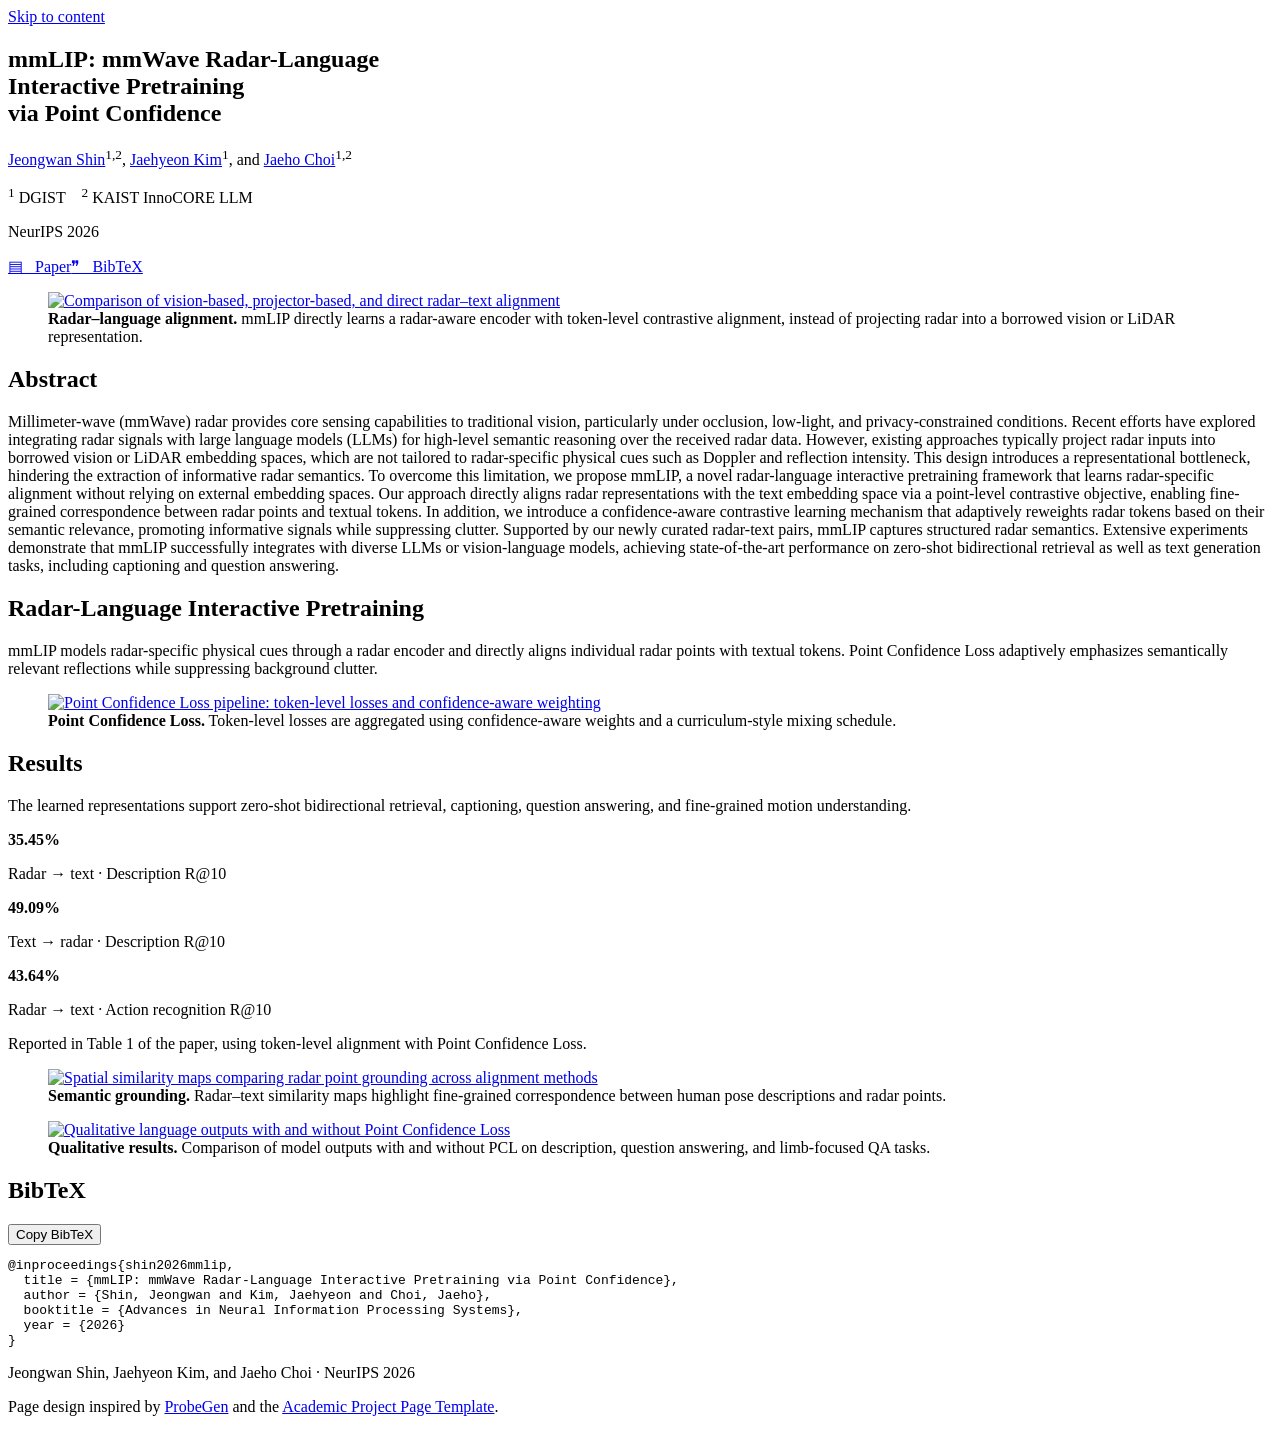
==== index.html @ 5683291e "Use mmlip-project.github.io for social preview Updated Open Graph image URL and added a new icon." ====
<!doctype html>
<html lang="en"><head><meta charset="utf-8"><meta name="viewport" content="width=device-width,initial-scale=1"><title>mmLIP | Radar-Language Interactive Pretraining</title><meta name="description" content="mmLIP: mmWave Radar-Language Interactive Pretraining via Point Confidence. NeurIPS 2026. Jeongwan Shin, Jaehyeon Kim, and Jaeho Choi."><meta property="og:title" content="mmLIP — Radar meets language"><meta property="og:description" content="Direct, point-level radar–language alignment via confidence-aware pretraining."><meta property="og:type" content="website"><meta property="og:image" content="https://mmlip-project.github.io/fig01.png"><link rel="icon" href="data:image/svg+xml,%3Csvg xmlns='http://www.w3.org/2000/svg' viewBox='0 0 64 64'%3E%3Crect width='64' height='64' rx='16' fill='%23205b50'/%3E%3Ctext x='32' y='44' text-anchor='middle' fill='white' font-size='40'%3Em%3C/text%3E%3C/svg%3E"><link rel="stylesheet" href="style.css"></head>
<body><a class="skip" href="#overview">Skip to content</a>
<main><section class="hero"><h1>mmLIP: mmWave Radar-Language<br class="wide"> Interactive Pretraining<br class="wide"> via Point Confidence</h1><p class="authors"><a href="https://github.com/Jeongwan-Shin">Jeongwan Shin</a><sup>1,2</sup>, <a href="https://openreview.net/profile?id=~Jaehyeon_Kim6">Jaehyeon Kim</a><sup>1</sup>, and <a href="https://openreview.net/profile?id=~Jae-Ho_Choi1">Jaeho Choi</a><sup>1,2</sup></p><p class="affiliations"><sup>1</sup> DGIST &nbsp;&nbsp; <sup>2</sup> KAIST InnoCORE LLM</p><p class="venue">NeurIPS 2026</p><div class="actions"><a class="button" href="https://openreview.net/forum?id=yh7GIsTnFh">▤ &nbsp; Paper</a><a class="button secondary" href="#citation">❞ &nbsp; BibTeX</a></div></section>
<section id="overview" class="figure-section"><figure><a href="fig01.png" target="_blank" rel="noopener" aria-label="Open alignment comparison at full resolution"><img src="fig01.png" alt="Comparison of vision-based, projector-based, and direct radar–text alignment"></a><figcaption><strong>Radar–language alignment.</strong>  mmLIP directly learns a radar-aware encoder with token-level contrastive alignment, instead of projecting radar into a borrowed vision or LiDAR representation.</figcaption></figure></section>
<section class="abstract section"><h2>Abstract</h2><p>Millimeter-wave (mmWave) radar provides core sensing capabilities to traditional vision, particularly under occlusion, low-light, and privacy-constrained conditions. Recent efforts have explored integrating radar signals with large language models (LLMs) for high-level semantic reasoning over the received radar data. However, existing approaches typically project radar inputs into borrowed vision or LiDAR embedding spaces, which are not tailored to radar-specific physical cues such as Doppler and reflection intensity. This design introduces a representational bottleneck, hindering the extraction of informative radar semantics. To overcome this limitation, we propose mmLIP, a novel radar-language interactive pretraining framework that learns radar-specific alignment without relying on external embedding spaces. Our approach directly aligns radar representations with the text embedding space via a point-level contrastive objective, enabling fine-grained correspondence between radar points and textual tokens. In addition, we introduce a confidence-aware contrastive learning mechanism that adaptively reweights radar tokens based on their semantic relevance, promoting informative signals while suppressing clutter. Supported by our newly curated radar-text pairs, mmLIP captures structured radar semantics. Extensive experiments demonstrate that mmLIP successfully integrates with diverse LLMs or vision-language models, achieving state-of-the-art performance on zero-shot bidirectional retrieval as well as text generation tasks, including captioning and question answering.</p></section>
<section id="method" class="section"><h2>Radar-Language Interactive Pretraining</h2><p>mmLIP models radar-specific physical cues through a radar encoder and directly aligns individual radar points with textual tokens. Point Confidence Loss adaptively emphasizes semantically relevant reflections while suppressing background clutter.</p><figure><a href="fig02.png" target="_blank" rel="noopener"><img loading="lazy" src="fig02.png" alt="Point Confidence Loss pipeline: token-level losses and confidence-aware weighting"></a><figcaption><strong>Point Confidence Loss.</strong>  Token-level losses are aggregated using confidence-aware weights and a curriculum-style mixing schedule.</figcaption></figure></section>
<section id="results" class="section"><h2>Results</h2><p class="section-intro">The learned representations support zero-shot bidirectional retrieval, captioning, question answering, and fine-grained motion understanding.</p><div class="metrics"><article><strong>35.45<span>%</span></strong><p>Radar → text · Description R@10</p></article><article><strong>49.09<span>%</span></strong><p>Text → radar · Description R@10</p></article><article><strong>43.64<span>%</span></strong><p>Radar → text · Action recognition R@10</p></article></div><p class="note">Reported in Table 1 of the paper, using token-level alignment with Point Confidence Loss.</p><figure><a href="fig03.png" target="_blank" rel="noopener"><img loading="lazy" src="fig03.png" alt="Spatial similarity maps comparing radar point grounding across alignment methods"></a><figcaption><strong>Semantic grounding.</strong>  Radar–text similarity maps highlight fine-grained correspondence between human pose descriptions and radar points.</figcaption></figure><figure><a href="fig04.png" target="_blank" rel="noopener"><img loading="lazy" src="fig04.png" alt="Qualitative language outputs with and without Point Confidence Loss"></a><figcaption><strong>Qualitative results.</strong>  Comparison of model outputs with and without PCL on description, question answering, and limb-focused QA tasks.</figcaption></figure></section>
<section id="citation" class="section citation"><div class="citation-heading"><h2>BibTeX</h2><button id="copy" type="button">Copy BibTeX</button></div><pre><code id="bib">@inproceedings{shin2026mmlip,
  title = {mmLIP: mmWave Radar-Language Interactive Pretraining via Point Confidence},
  author = {Shin, Jeongwan and Kim, Jaehyeon and Choi, Jaeho},
  booktitle = {Advances in Neural Information Processing Systems},
  year = {2026}
}</code></pre><p id="copy-status" role="status" aria-live="polite"></p></section></main><footer><p>Jeongwan Shin, Jaehyeon Kim, and Jaeho Choi · NeurIPS 2026</p><p>Page design inspired by <a href="https://vision.huji.ac.il/probegen/">ProbeGen</a> and the <a href="https://github.com/eliahuhorwitz/Academic-project-page-template">Academic Project Page Template</a>.</p></footer><script src="script.js"></script></body></html>
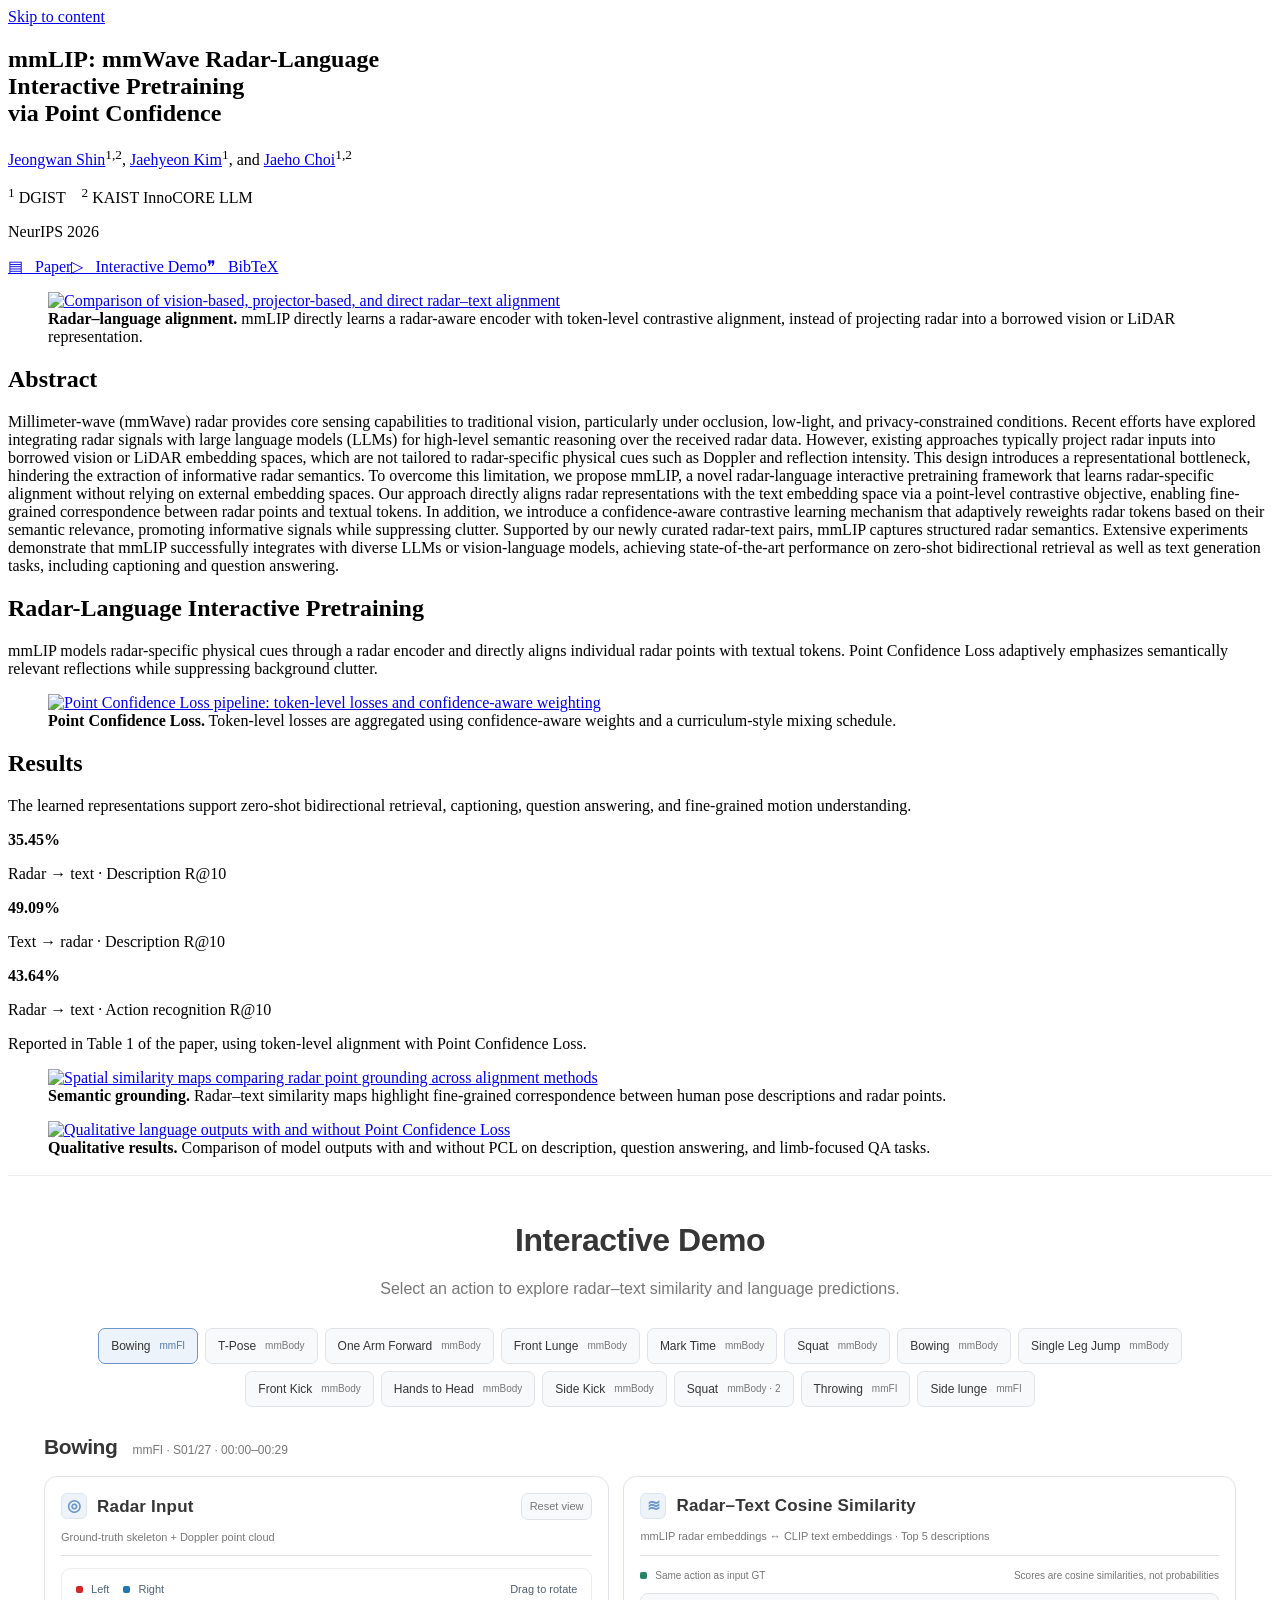
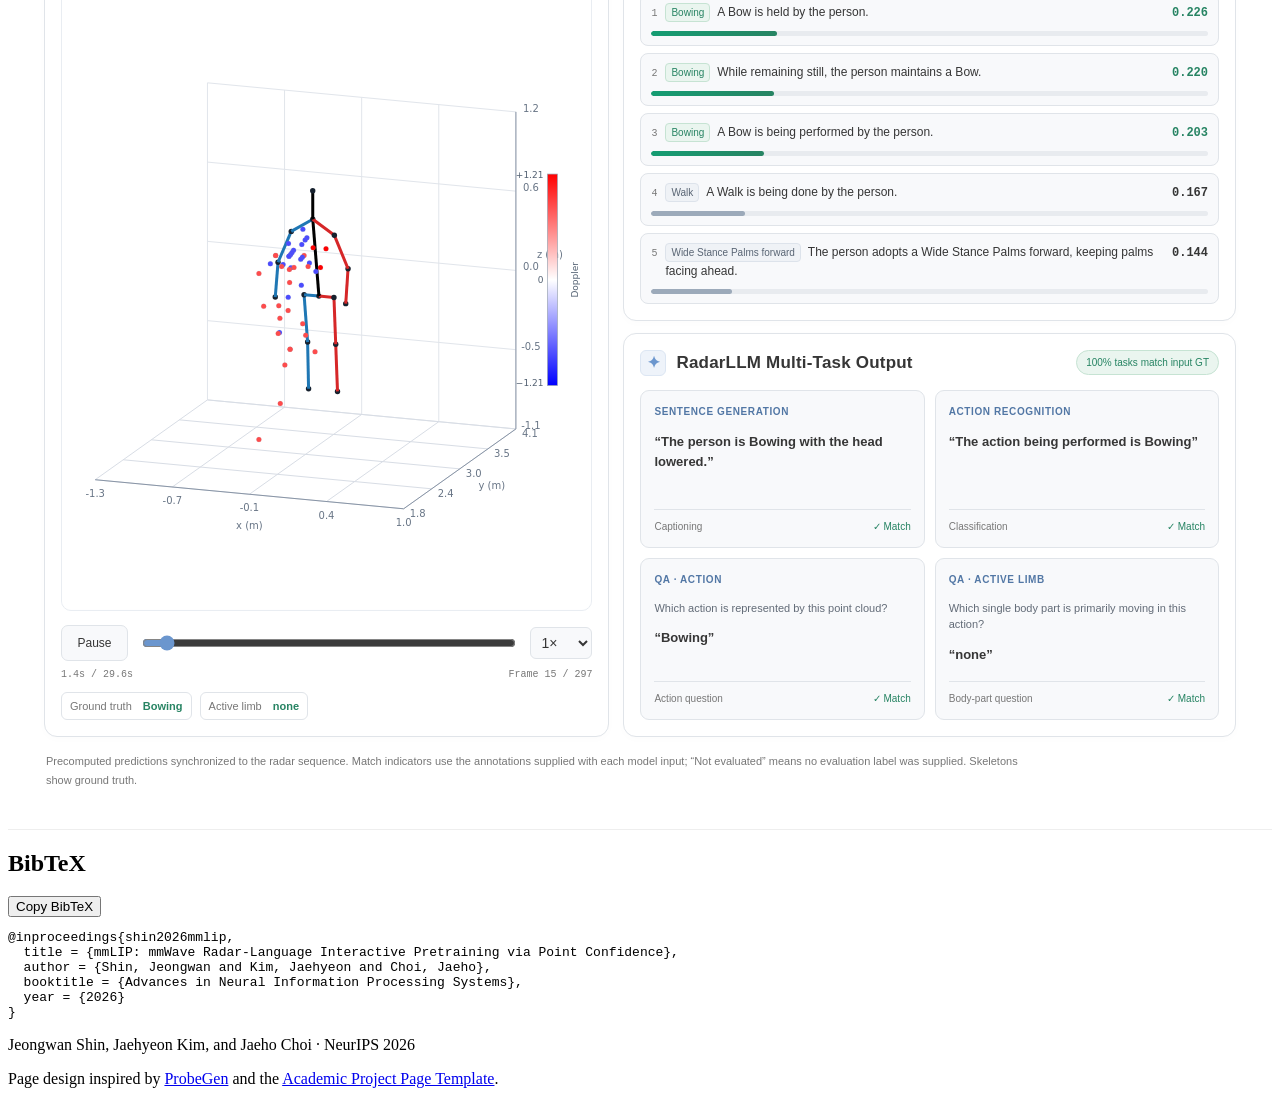
==== commit 94675751: "Add integrated action-tab radar and language demo" ====
--- a/index.html
+++ b/index.html
@@ -1,15 +1,26 @@
 <!doctype html>
-<html lang="en"><head><meta charset="utf-8"><meta name="viewport" content="width=device-width,initial-scale=1"><title>mmLIP | Radar-Language Interactive Pretraining</title><meta name="description" content="mmLIP: mmWave Radar-Language Interactive Pretraining via Point Confidence. NeurIPS 2026. Jeongwan Shin, Jaehyeon Kim, and Jaeho Choi."><meta property="og:title" content="mmLIP — Radar meets language"><meta property="og:description" content="Direct, point-level radar–language alignment via confidence-aware pretraining."><meta property="og:type" content="website"><meta property="og:image" content="https://mmlip-project.github.io/fig01.png"><link rel="icon" href="data:image/svg+xml,%3Csvg xmlns='http://www.w3.org/2000/svg' viewBox='0 0 64 64'%3E%3Crect width='64' height='64' rx='16' fill='%23205b50'/%3E%3Ctext x='32' y='44' text-anchor='middle' fill='white' font-size='40'%3Em%3C/text%3E%3C/svg%3E"><link rel="stylesheet" href="style.css"></head>
+<html lang="en"><head><meta charset="utf-8"><meta name="viewport" content="width=device-width,initial-scale=1"><title>mmLIP | Radar-Language Interactive Pretraining</title><meta name="description" content="mmLIP: mmWave Radar-Language Interactive Pretraining via Point Confidence. NeurIPS 2026. Jeongwan Shin, Jaehyeon Kim, and Jaeho Choi."><meta property="og:title" content="mmLIP — Radar meets language"><meta property="og:description" content="Direct, point-level radar–language alignment via confidence-aware pretraining."><meta property="og:type" content="website"><meta property="og:image" content="https://mmlip-project.github.io/fig01.png"><link rel="icon" href="data:image/svg+xml,%3Csvg xmlns='http://www.w3.org/2000/svg' viewBox='0 0 64 64'%3E%3Crect width='64' height='64' rx='16' fill='%23205b50'/%3E%3Ctext x='32' y='44' text-anchor='middle' fill='white' font-size='40'%3Em%3C/text%3E%3C/svg%3E"><link rel="stylesheet" href="style.css"><link rel="stylesheet" href="demo.css"><script defer src="demo.js"></script></head>
 <body><a class="skip" href="#overview">Skip to content</a>
-<main><section class="hero"><h1>mmLIP: mmWave Radar-Language<br class="wide"> Interactive Pretraining<br class="wide"> via Point Confidence</h1><p class="authors"><a href="https://github.com/Jeongwan-Shin">Jeongwan Shin</a><sup>1,2</sup>, <a href="https://openreview.net/profile?id=~Jaehyeon_Kim6">Jaehyeon Kim</a><sup>1</sup>, and <a href="https://openreview.net/profile?id=~Jae-Ho_Choi1">Jaeho Choi</a><sup>1,2</sup></p><p class="affiliations"><sup>1</sup> DGIST &nbsp;&nbsp; <sup>2</sup> KAIST InnoCORE LLM</p><p class="venue">NeurIPS 2026</p><div class="actions"><a class="button" href="https://openreview.net/forum?id=yh7GIsTnFh">▤ &nbsp; Paper</a><a class="button secondary" href="#citation">❞ &nbsp; BibTeX</a></div></section>
+<main><section class="hero"><h1>mmLIP: mmWave Radar-Language<br class="wide"> Interactive Pretraining<br class="wide"> via Point Confidence</h1><p class="authors"><a href="https://github.com/Jeongwan-Shin">Jeongwan Shin</a><sup>1,2</sup>, <a href="https://openreview.net/profile?id=~Jaehyeon_Kim6">Jaehyeon Kim</a><sup>1</sup>, and <a href="https://openreview.net/profile?id=~Jae-Ho_Choi1">Jaeho Choi</a><sup>1,2</sup></p><p class="affiliations"><sup>1</sup> DGIST &nbsp;&nbsp; <sup>2</sup> KAIST InnoCORE LLM</p><p class="venue">NeurIPS 2026</p><div class="actions"><a class="button" href="https://openreview.net/forum?id=yh7GIsTnFh">▤ &nbsp; Paper</a><a class="button" href="#interactive-demo">▷ &nbsp; Interactive Demo</a><a class="button secondary" href="#citation">❞ &nbsp; BibTeX</a></div></section>
 <section id="overview" class="figure-section"><figure><a href="fig01.png" target="_blank" rel="noopener" aria-label="Open alignment comparison at full resolution"><img src="fig01.png" alt="Comparison of vision-based, projector-based, and direct radar–text alignment"></a><figcaption><strong>Radar–language alignment.</strong>  mmLIP directly learns a radar-aware encoder with token-level contrastive alignment, instead of projecting radar into a borrowed vision or LiDAR representation.</figcaption></figure></section>
 <section class="abstract section"><h2>Abstract</h2><p>Millimeter-wave (mmWave) radar provides core sensing capabilities to traditional vision, particularly under occlusion, low-light, and privacy-constrained conditions. Recent efforts have explored integrating radar signals with large language models (LLMs) for high-level semantic reasoning over the received radar data. However, existing approaches typically project radar inputs into borrowed vision or LiDAR embedding spaces, which are not tailored to radar-specific physical cues such as Doppler and reflection intensity. This design introduces a representational bottleneck, hindering the extraction of informative radar semantics. To overcome this limitation, we propose mmLIP, a novel radar-language interactive pretraining framework that learns radar-specific alignment without relying on external embedding spaces. Our approach directly aligns radar representations with the text embedding space via a point-level contrastive objective, enabling fine-grained correspondence between radar points and textual tokens. In addition, we introduce a confidence-aware contrastive learning mechanism that adaptively reweights radar tokens based on their semantic relevance, promoting informative signals while suppressing clutter. Supported by our newly curated radar-text pairs, mmLIP captures structured radar semantics. Extensive experiments demonstrate that mmLIP successfully integrates with diverse LLMs or vision-language models, achieving state-of-the-art performance on zero-shot bidirectional retrieval as well as text generation tasks, including captioning and question answering.</p></section>
 <section id="method" class="section"><h2>Radar-Language Interactive Pretraining</h2><p>mmLIP models radar-specific physical cues through a radar encoder and directly aligns individual radar points with textual tokens. Point Confidence Loss adaptively emphasizes semantically relevant reflections while suppressing background clutter.</p><figure><a href="fig02.png" target="_blank" rel="noopener"><img loading="lazy" src="fig02.png" alt="Point Confidence Loss pipeline: token-level losses and confidence-aware weighting"></a><figcaption><strong>Point Confidence Loss.</strong>  Token-level losses are aggregated using confidence-aware weights and a curriculum-style mixing schedule.</figcaption></figure></section>
 <section id="results" class="section"><h2>Results</h2><p class="section-intro">The learned representations support zero-shot bidirectional retrieval, captioning, question answering, and fine-grained motion understanding.</p><div class="metrics"><article><strong>35.45<span>%</span></strong><p>Radar → text · Description R@10</p></article><article><strong>49.09<span>%</span></strong><p>Text → radar · Description R@10</p></article><article><strong>43.64<span>%</span></strong><p>Radar → text · Action recognition R@10</p></article></div><p class="note">Reported in Table 1 of the paper, using token-level alignment with Point Confidence Loss.</p><figure><a href="fig03.png" target="_blank" rel="noopener"><img loading="lazy" src="fig03.png" alt="Spatial similarity maps comparing radar point grounding across alignment methods"></a><figcaption><strong>Semantic grounding.</strong>  Radar–text similarity maps highlight fine-grained correspondence between human pose descriptions and radar points.</figcaption></figure><figure><a href="fig04.png" target="_blank" rel="noopener"><img loading="lazy" src="fig04.png" alt="Qualitative language outputs with and without Point Confidence Loss"></a><figcaption><strong>Qualitative results.</strong>  Comparison of model outputs with and without PCL on description, question answering, and limb-focused QA tasks.</figcaption></figure></section>
+<section id="interactive-demo" class="mm-demo" aria-labelledby="demo-heading"><div class="shell"><header class="intro"><h2 id="demo-heading">Interactive Demo</h2><p>Select an action to explore radar–text similarity and language predictions.</p></header><nav id="tabs" role="tablist" aria-label="Action samples"></nav>
+<div class="sample-heading"><h2 id="action-title">Loading samples…</h2><span id="sample-meta"></span></div>
+<p id="status" role="status" aria-live="polite">Loading demo data…</p>
+<div id="demo-panel" role="tabpanel" tabindex="0" hidden><div class="dashboard">
+<section class="panel radar"><header class="panel-header"><h3><span class="icon">◎</span> Radar Input</h3><button id="reset-view" type="button" class="small-button">Reset view</button></header><p class="subheading">Ground-truth skeleton + Doppler point cloud</p>
+<div class="plot"><canvas id="radar" aria-label="Animated 3D radar point cloud with ground-truth skeleton. Drag to rotate." role="img"></canvas><div class="plot-legend"><span><i class="left-dot"></i> Left</span><span><i class="right-dot"></i> Right</span><span>Drag to rotate</span></div></div>
+<div class="playback"><button id="play" type="button" aria-label="Pause animation">Pause</button><input id="timeline" aria-label="Radar timeline" type="range" min="0" max="1" value="0"><label class="speed-label"><span class="sr-only">Playback speed</span><select id="speed" aria-label="Playback speed"><option value="0.5">0.5×</option><option value="1" selected>1×</option><option value="2">2×</option></select></label></div>
+<div class="timeline-label"><span id="elapsed"></span><span id="frame-label"></span></div><div class="ground-truth"><span>Ground truth <strong id="gt-action"></strong></span><span>Active limb <strong id="gt-limb"></strong></span></div></section>
+<div class="outputs"><section class="panel retrieval"><header class="panel-header"><h3><span class="icon">≋</span> Radar–Text Cosine Similarity</h3></header><p class="subheading">mmLIP radar embeddings ↔ CLIP text embeddings · Top 5 descriptions</p><div class="retrieval-legend"><span><i></i> Same action as input GT</span><span>Scores are cosine similarities, not probabilities</span></div><div id="retrieval-list"></div></section>
+<section class="panel language"><header class="panel-header"><h3><span class="icon">✦</span> RadarLLM Multi-Task Output</h3><span id="agreement" class="badge"></span></header><div class="task-grid" id="tasks"></div></section></div>
+</div><p class="footnote">Precomputed predictions synchronized to the radar sequence. Match indicators use the annotations supplied with each model input; “Not evaluated” means no evaluation label was supplied. Skeletons show ground truth.</p></div>
+</div></section>
 <section id="citation" class="section citation"><div class="citation-heading"><h2>BibTeX</h2><button id="copy" type="button">Copy BibTeX</button></div><pre><code id="bib">@inproceedings{shin2026mmlip,
   title = {mmLIP: mmWave Radar-Language Interactive Pretraining via Point Confidence},
   author = {Shin, Jeongwan and Kim, Jaehyeon and Choi, Jaeho},
   booktitle = {Advances in Neural Information Processing Systems},
   year = {2026}
-}</code></pre><p id="copy-status" role="status" aria-live="polite"></p></section></main><footer><p>Jeongwan Shin, Jaehyeon Kim, and Jaeho Choi · NeurIPS 2026</p><p>Page design inspired by <a href="https://vision.huji.ac.il/probegen/">ProbeGen</a> and the <a href="https://github.com/eliahuhorwitz/Academic-project-page-template">Academic Project Page Template</a>.</p></footer><script src="script.js"></script></body></html>
-
+}</code></pre><p id="copy-status" role="status" aria-live="polite"></p></section></main><footer><p>Jeongwan Shin, Jaehyeon Kim, and Jaeho Choi · NeurIPS 2026</p><p>Page design inspired by <a href="https://vision.huji.ac.il/probegen/">ProbeGen</a> and the <a href="https://github.com/eliahuhorwitz/Academic-project-page-template">Academic Project Page Template</a>.</p></footer><script src="script.js"></script></body></html>
--- a/demo.css
+++ b/demo.css
@@ -0,0 +1,3 @@
+:where(.mm-demo){color-scheme:light;--bg:#fff;--panel:#fff;--card:#f8f9fb;--line:#e0e4e9;--text:#363636;--muted:#777;--purple:#6b96ce;--green:#278463;--amber:#a36421}:where(.mm-demo) *{box-sizing:border-box}:where(.mm-demo){margin:0;background:var(--bg);color:var(--text);font:14px/1.5 "Google Sans","Noto Sans",Arial,sans-serif}:where(.mm-demo) .shell{max-width:1240px;margin:auto;padding:30px 28px 16px}:where(.mm-demo) .page-header{display:flex;justify-content:space-between;align-items:center;gap:20px;margin-bottom:24px}:where(.mm-demo) .back{color:var(--muted);font-size:12px;text-decoration:none}:where(.mm-demo) .back:hover{color:#363636}:where(.mm-demo) h1{font-size:clamp(26px,3vw,38px);letter-spacing:-1.2px;margin:10px 0 4px}:where(.mm-demo) h2{font-size:21px;letter-spacing:-.4px;margin:0}:where(.mm-demo) h3{font-size:17px;letter-spacing:.2px;margin:0;display:flex;align-items:center;gap:10px}:where(.mm-demo) .accent{color:var(--purple)}:where(.mm-demo) p{margin:0}:where(.mm-demo) .page-header p,:where(.mm-demo) .subheading,:where(.mm-demo) .footnote,:where(.mm-demo) footer{color:var(--muted)}:where(.mm-demo) .recorded{border:1px solid var(--line);padding:7px 12px;border-radius:30px;color:var(--muted);font-size:12px;white-space:nowrap}:where(.mm-demo) #tabs{display:flex;flex-wrap:wrap;gap:7px;margin-bottom:24px}:where(.mm-demo) button,:where(.mm-demo) select{font:inherit;cursor:pointer}:where(.mm-demo) button{color:var(--text);background:var(--card);border:1px solid var(--line);border-radius:7px;padding:8px 12px}:where(.mm-demo) button:hover{border-color:var(--purple)}:where(.mm-demo) button:focus-visible,:where(.mm-demo) a:focus-visible,:where(.mm-demo) input:focus-visible,:where(.mm-demo) select:focus-visible{outline:2px solid var(--purple);outline-offset:4px}:where(.mm-demo) .tab{display:flex;gap:9px;align-items:center;font-size:12px}:where(.mm-demo) .tab small{font-size:10px;color:var(--muted)}:where(.mm-demo) .tab[aria-selected=true]{background:#edf3fa;border-color:#6b96ce;color:#363636}:where(.mm-demo) .tab[aria-selected=true] small{color:#5277a5}:where(.mm-demo) .sample-heading{display:flex;align-items:baseline;flex-wrap:wrap;gap:15px;margin-bottom:14px}:where(.mm-demo) #sample-meta{color:var(--muted);font-size:12px}:where(.mm-demo) #status{margin:16px 0;color:var(--amber)}:where(.mm-demo) #status:empty{display:none}:where(.mm-demo) .dashboard{display:grid;grid-template-columns:minmax(0,.96fr) minmax(0,1.04fr);gap:14px;align-items:stretch}:where(.mm-demo) .panel{background:var(--panel);border:1px solid var(--line);border-radius:13px;padding:16px}:where(.mm-demo) .panel-header{display:flex;align-items:center;justify-content:space-between;gap:10px;flex-wrap:wrap}:where(.mm-demo) .icon{background:#eef3fa;border:1px solid #dce6f3;border-radius:6px;color:var(--purple);width:26px;height:26px;display:inline-grid;place-items:center;font-size:16px}:where(.mm-demo) .small-button{padding:4px 8px;font-size:11px;color:var(--muted)}:where(.mm-demo) .subheading{font-size:11px;margin:9px 0 12px;padding-bottom:10px;border-bottom:1px solid var(--line)}:where(.mm-demo) .plot{position:relative;background:#f8fafc;border-radius:10px;overflow:hidden;flex:1;min-height:390px}:where(.mm-demo) .radar{display:flex;flex-direction:column}:where(.mm-demo) canvas{display:block;width:100%;height:100%;position:absolute;inset:0;cursor:grab;touch-action:none}:where(.mm-demo) canvas:active{cursor:grabbing}:where(.mm-demo) .plot-legend{position:absolute;left:14px;right:14px;top:12px;display:flex;gap:14px;align-items:center;color:#526071;font-size:11px;pointer-events:none}:where(.mm-demo) .plot-legend span:last-child{margin-left:auto}:where(.mm-demo) .plot-legend i,:where(.mm-demo) .retrieval-legend i{display:inline-block;width:7px;height:7px;border-radius:2px;margin-right:5px}:where(.mm-demo) .left-dot{background:#d62728}:where(.mm-demo) .right-dot{background:#1f77b4}:where(.mm-demo) .playback{display:flex;align-items:center;gap:12px;margin-top:14px}:where(.mm-demo) #play{min-width:67px;font-size:12px}:where(.mm-demo) input[type=range]{flex:1;min-width:20px;accent-color:var(--purple);cursor:pointer}:where(.mm-demo) select{background:var(--card);color:var(--text);border:1px solid var(--line);padding:6px;border-radius:6px}:where(.mm-demo) .timeline-label{display:flex;justify-content:space-between;color:var(--muted);font:10px ui-monospace,monospace;margin-top:8px}:where(.mm-demo) .ground-truth{display:flex;gap:8px;flex-wrap:wrap;margin-top:12px}:where(.mm-demo) .ground-truth>span{border:1px solid var(--line);border-radius:6px;padding:5px 8px;font-size:11px;color:var(--muted)}:where(.mm-demo) .ground-truth strong{margin-left:8px;color:var(--green);font-weight:600}:where(.mm-demo) .outputs{display:flex;flex-direction:column;gap:12px}:where(.mm-demo) .retrieval-legend{display:flex;justify-content:space-between;gap:8px;flex-wrap:wrap;font-size:10px;color:var(--muted);margin-bottom:10px}:where(.mm-demo) .retrieval-legend i{background:var(--green)}:where(.mm-demo) .retrieval-row{background:var(--card);border:1px solid var(--line);border-radius:8px;padding:9px 10px;margin-top:7px}:where(.mm-demo) .row-content{display:flex;align-items:baseline;gap:8px;font-size:12px}:where(.mm-demo) .rank{color:#777;font:10px ui-monospace,monospace}:where(.mm-demo) .description{flex:1}:where(.mm-demo) .action-chip{display:inline-block;color:#596574;border:1px solid #dde3eb;background:#eff2f6;border-radius:4px;font-size:10px;padding:1px 5px;margin-right:7px}:where(.mm-demo) .match .action-chip{background:#eaf5ef;color:var(--green);border-color:#c6e3d3}:where(.mm-demo) .score{font:600 12px ui-monospace,monospace;white-space:nowrap}:where(.mm-demo) .match .score{color:var(--green)}:where(.mm-demo) .track{height:5px;background:#e8ebef;margin-top:9px;border-radius:8px;overflow:hidden}:where(.mm-demo) .track span{display:block;height:100%;background:#9caaba;border-radius:8px}:where(.mm-demo) .match .track span{background:linear-gradient(90deg,#159d73,var(--green))}:where(.mm-demo) .badge{font-size:10px;padding:4px 9px;border:1px solid var(--line);border-radius:20px;color:var(--muted);white-space:nowrap}:where(.mm-demo) .badge.good{color:var(--green);border-color:#c6e3d3;background:#eaf5ef}:where(.mm-demo) .task-grid{display:grid;grid-template-columns:1fr 1fr;gap:10px;margin-top:14px}:where(.mm-demo) .task{border:1px solid var(--line);border-radius:9px;padding:13px;background:var(--card);display:flex;flex-direction:column;min-height:157px}:where(.mm-demo) .task h4{font-size:10px;letter-spacing:.6px;text-transform:uppercase;color:var(--purple);margin:0 0 13px}:where(.mm-demo) .task .answer{font-size:13px;font-weight:600;line-height:1.6;margin-bottom:16px;overflow-wrap:anywhere}:where(.mm-demo) .question{font-size:11px;line-height:1.5;color:#626b77;margin-bottom:12px}:where(.mm-demo) .evaluation{margin-top:auto;padding-top:9px;border-top:1px solid var(--line);display:flex;justify-content:space-between;gap:8px;align-items:center;font-size:10px;color:var(--muted)}:where(.mm-demo) .result.good{color:var(--green)}:where(.mm-demo) .result.bad{color:var(--amber)}:where(.mm-demo) .footnote{font-size:11px;line-height:1.7;margin:15px 2px;max-width:1000px}:where(.mm-demo) footer{font-size:10px;text-align:center;padding:16px}:where(.mm-demo) .sr-only{position:absolute;width:1px;height:1px;padding:0;overflow:hidden;clip:rect(0,0,0,0);white-space:nowrap;border:0}:where(.mm-demo) [hidden]{display:none!important}@media(min-width:1400px){:where(.mm-demo) .plot{min-height:530px}:where(.mm-demo) .task{min-height:169px}}@media(max-width:1000px){:where(.mm-demo) .dashboard{grid-template-columns:1fr}:where(.mm-demo) .plot{min-height:480px}:where(.mm-demo) .shell{max-width:850px}:where(.mm-demo) .recorded{display:none}}@media(max-width:520px){:where(.mm-demo) .shell{padding:20px 12px}:where(.mm-demo) .page-header{margin-bottom:20px}:where(.mm-demo) #tabs{flex-wrap:nowrap;overflow-x:auto;padding:4px 2px 12px}:where(.mm-demo) .tab{flex-shrink:0;flex-direction:column;gap:1px;align-items:flex-start}:where(.mm-demo) .panel{padding:12px}:where(.mm-demo) h3{font-size:14px}:where(.mm-demo) .plot{min-height:370px}:where(.mm-demo) .task-grid{grid-template-columns:1fr}:where(.mm-demo) .task{min-height:135px}:where(.mm-demo) .plot-legend{font-size:9px}:where(.mm-demo) .row-content{gap:6px;font-size:11px}}
+
+.mm-demo{border-top:1px solid #eee;border-bottom:1px solid #eee;margin:18px 0;background:#fff}.mm-demo .shell{padding:40px 24px 24px}.mm-demo .intro{text-align:center;margin-bottom:26px}.mm-demo .intro h2{font-size:32px;font-weight:600;letter-spacing:-.5px;margin:0 0 12px}.mm-demo .intro p{font-size:16px;line-height:1.6;color:#777}.mm-demo .sample-heading h2{text-align:left;margin:0}.mm-demo .panel{box-shadow:0 2px 10px #26323804}.mm-demo .task h4{color:#5277a5}.mm-demo .plot{border:1px solid #e9edf2}.mm-demo .tab[aria-selected=true]{color:#363636}.mm-demo .recorded{background:#f8f9fb}.mm-demo .task .answer{color:#363636}.mm-demo button:hover{background:#eef3fa}.mm-demo .badge{font-weight:500}.mm-demo .sample-heading{margin-top:6px}.mm-demo .task{min-height:158px}.mm-demo #tabs{justify-content:center}.mm-demo .footnote{text-align:left}.mm-demo .plot{min-height:480px}@media(max-width:520px){.mm-demo .shell{padding:30px 12px 20px}.mm-demo .plot{min-height:370px}.mm-demo #tabs{justify-content:flex-start}.mm-demo .intro h2{font-size:26px}}
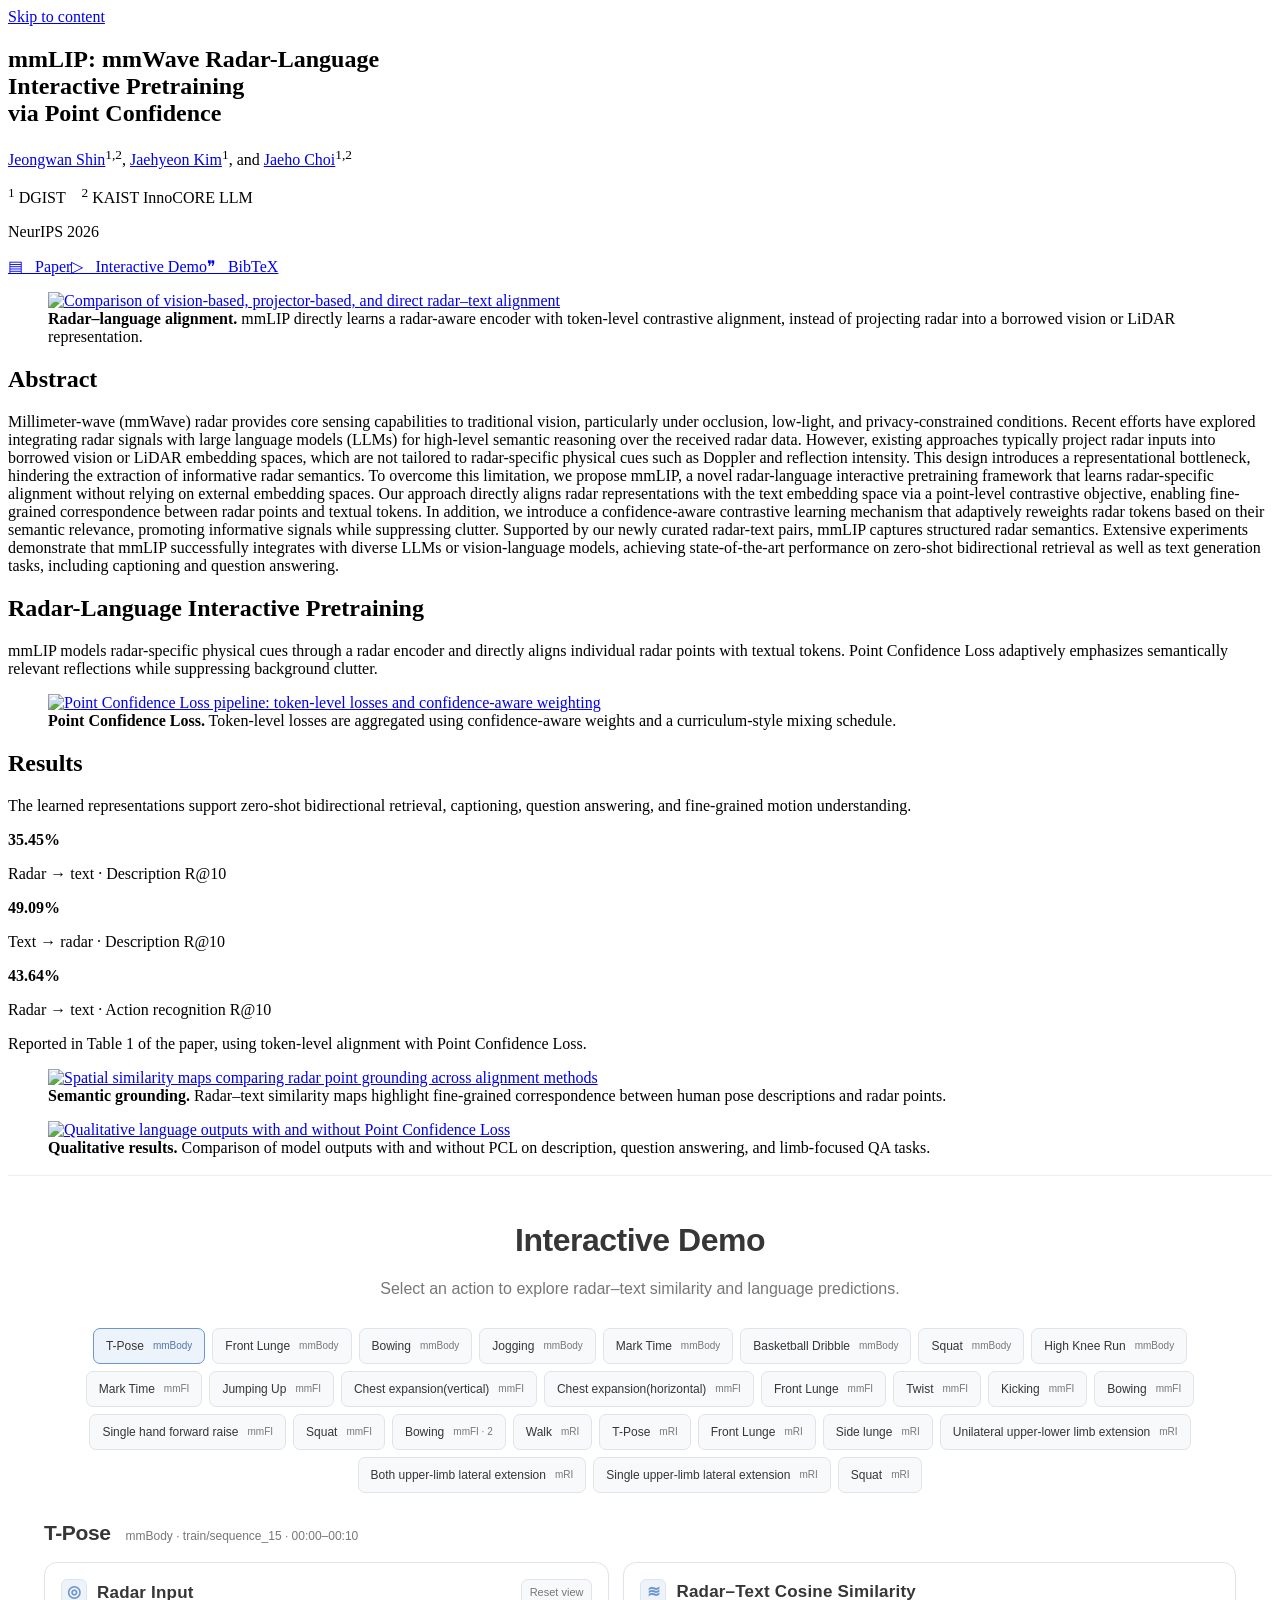
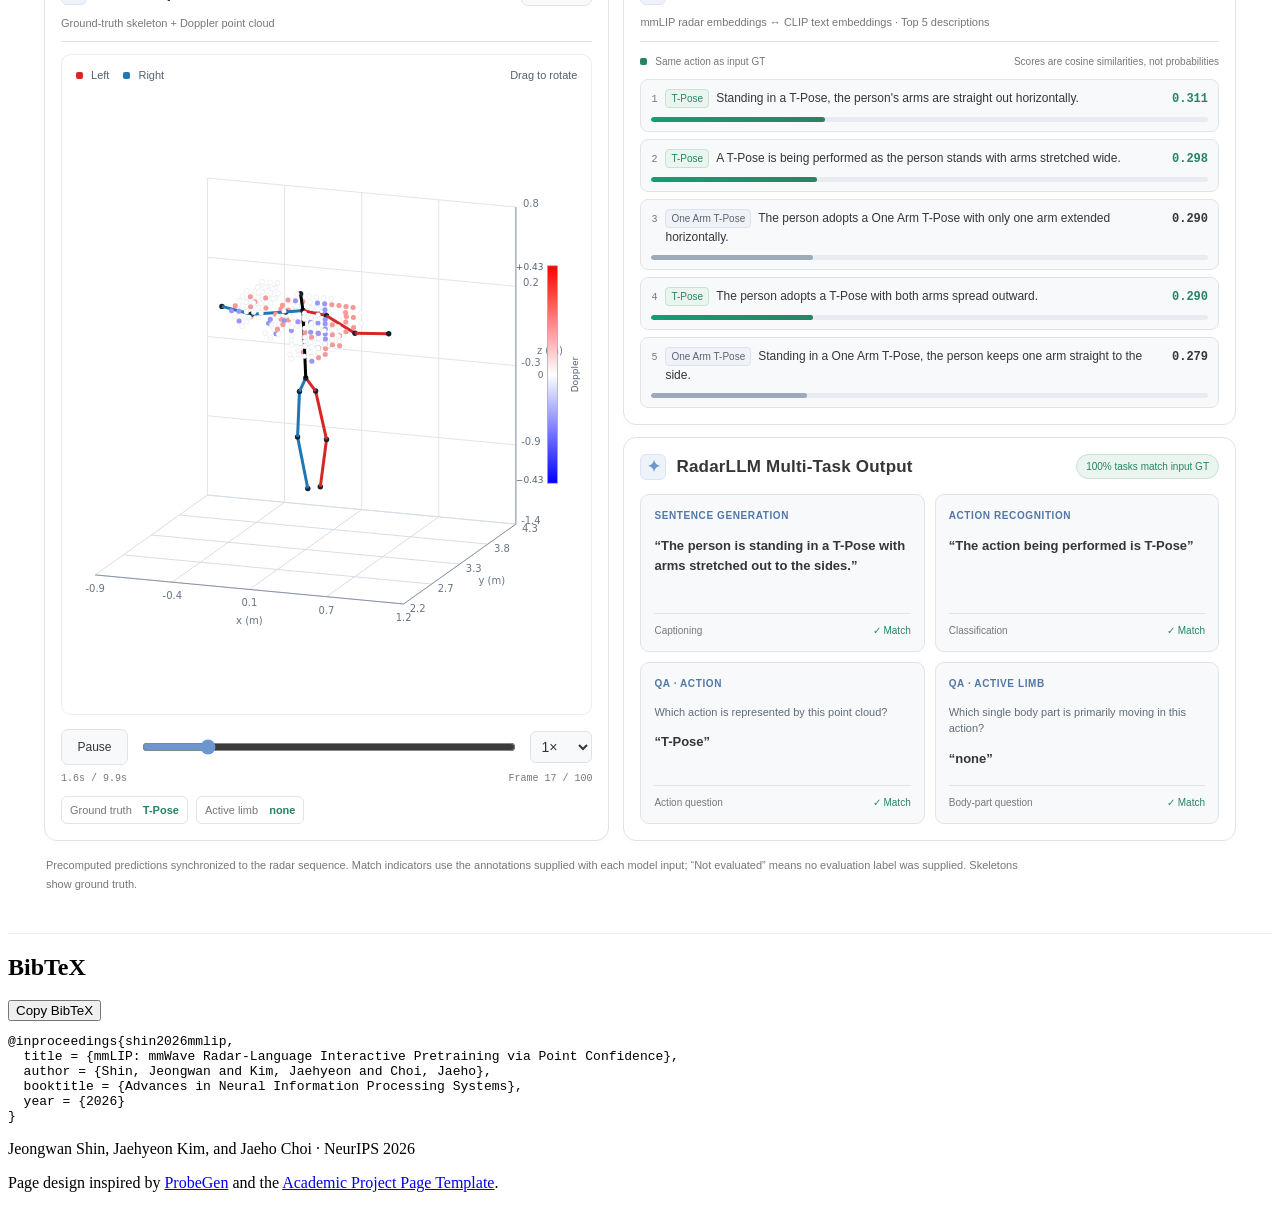
==== commit 4ee9fd4a: "Replace demo clips and order mmBody, mmFI, mRI" ====
--- a/index.html
+++ b/index.html
@@ -1,5 +1,5 @@
 <!doctype html>
-<html lang="en"><head><meta charset="utf-8"><meta name="viewport" content="width=device-width,initial-scale=1"><title>mmLIP | Radar-Language Interactive Pretraining</title><meta name="description" content="mmLIP: mmWave Radar-Language Interactive Pretraining via Point Confidence. NeurIPS 2026. Jeongwan Shin, Jaehyeon Kim, and Jaeho Choi."><meta property="og:title" content="mmLIP — Radar meets language"><meta property="og:description" content="Direct, point-level radar–language alignment via confidence-aware pretraining."><meta property="og:type" content="website"><meta property="og:image" content="https://mmlip-project.github.io/fig01.png"><link rel="icon" href="data:image/svg+xml,%3Csvg xmlns='http://www.w3.org/2000/svg' viewBox='0 0 64 64'%3E%3Crect width='64' height='64' rx='16' fill='%23205b50'/%3E%3Ctext x='32' y='44' text-anchor='middle' fill='white' font-size='40'%3Em%3C/text%3E%3C/svg%3E"><link rel="stylesheet" href="style.css"><link rel="stylesheet" href="demo.css"><script defer src="demo.js"></script></head>
+<html lang="en"><head><meta charset="utf-8"><meta name="viewport" content="width=device-width,initial-scale=1"><title>mmLIP | Radar-Language Interactive Pretraining</title><meta name="description" content="mmLIP: mmWave Radar-Language Interactive Pretraining via Point Confidence. NeurIPS 2026. Jeongwan Shin, Jaehyeon Kim, and Jaeho Choi."><meta property="og:title" content="mmLIP — Radar meets language"><meta property="og:description" content="Direct, point-level radar–language alignment via confidence-aware pretraining."><meta property="og:type" content="website"><meta property="og:image" content="https://mmlip-project.github.io/fig01.png"><link rel="icon" href="data:image/svg+xml,%3Csvg xmlns='http://www.w3.org/2000/svg' viewBox='0 0 64 64'%3E%3Crect width='64' height='64' rx='16' fill='%23205b50'/%3E%3Ctext x='32' y='44' text-anchor='middle' fill='white' font-size='40'%3Em%3C/text%3E%3C/svg%3E"><link rel="stylesheet" href="style.css"><link rel="stylesheet" href="demo.css"><script defer src="demo.js?v=20261029"></script></head>
 <body><a class="skip" href="#overview">Skip to content</a>
 <main><section class="hero"><h1>mmLIP: mmWave Radar-Language<br class="wide"> Interactive Pretraining<br class="wide"> via Point Confidence</h1><p class="authors"><a href="https://github.com/Jeongwan-Shin">Jeongwan Shin</a><sup>1,2</sup>, <a href="https://openreview.net/profile?id=~Jaehyeon_Kim6">Jaehyeon Kim</a><sup>1</sup>, and <a href="https://openreview.net/profile?id=~Jae-Ho_Choi1">Jaeho Choi</a><sup>1,2</sup></p><p class="affiliations"><sup>1</sup> DGIST &nbsp;&nbsp; <sup>2</sup> KAIST InnoCORE LLM</p><p class="venue">NeurIPS 2026</p><div class="actions"><a class="button" href="https://openreview.net/forum?id=yh7GIsTnFh">▤ &nbsp; Paper</a><a class="button" href="#interactive-demo">▷ &nbsp; Interactive Demo</a><a class="button secondary" href="#citation">❞ &nbsp; BibTeX</a></div></section>
 <section id="overview" class="figure-section"><figure><a href="fig01.png" target="_blank" rel="noopener" aria-label="Open alignment comparison at full resolution"><img src="fig01.png" alt="Comparison of vision-based, projector-based, and direct radar–text alignment"></a><figcaption><strong>Radar–language alignment.</strong>  mmLIP directly learns a radar-aware encoder with token-level contrastive alignment, instead of projecting radar into a borrowed vision or LiDAR representation.</figcaption></figure></section>
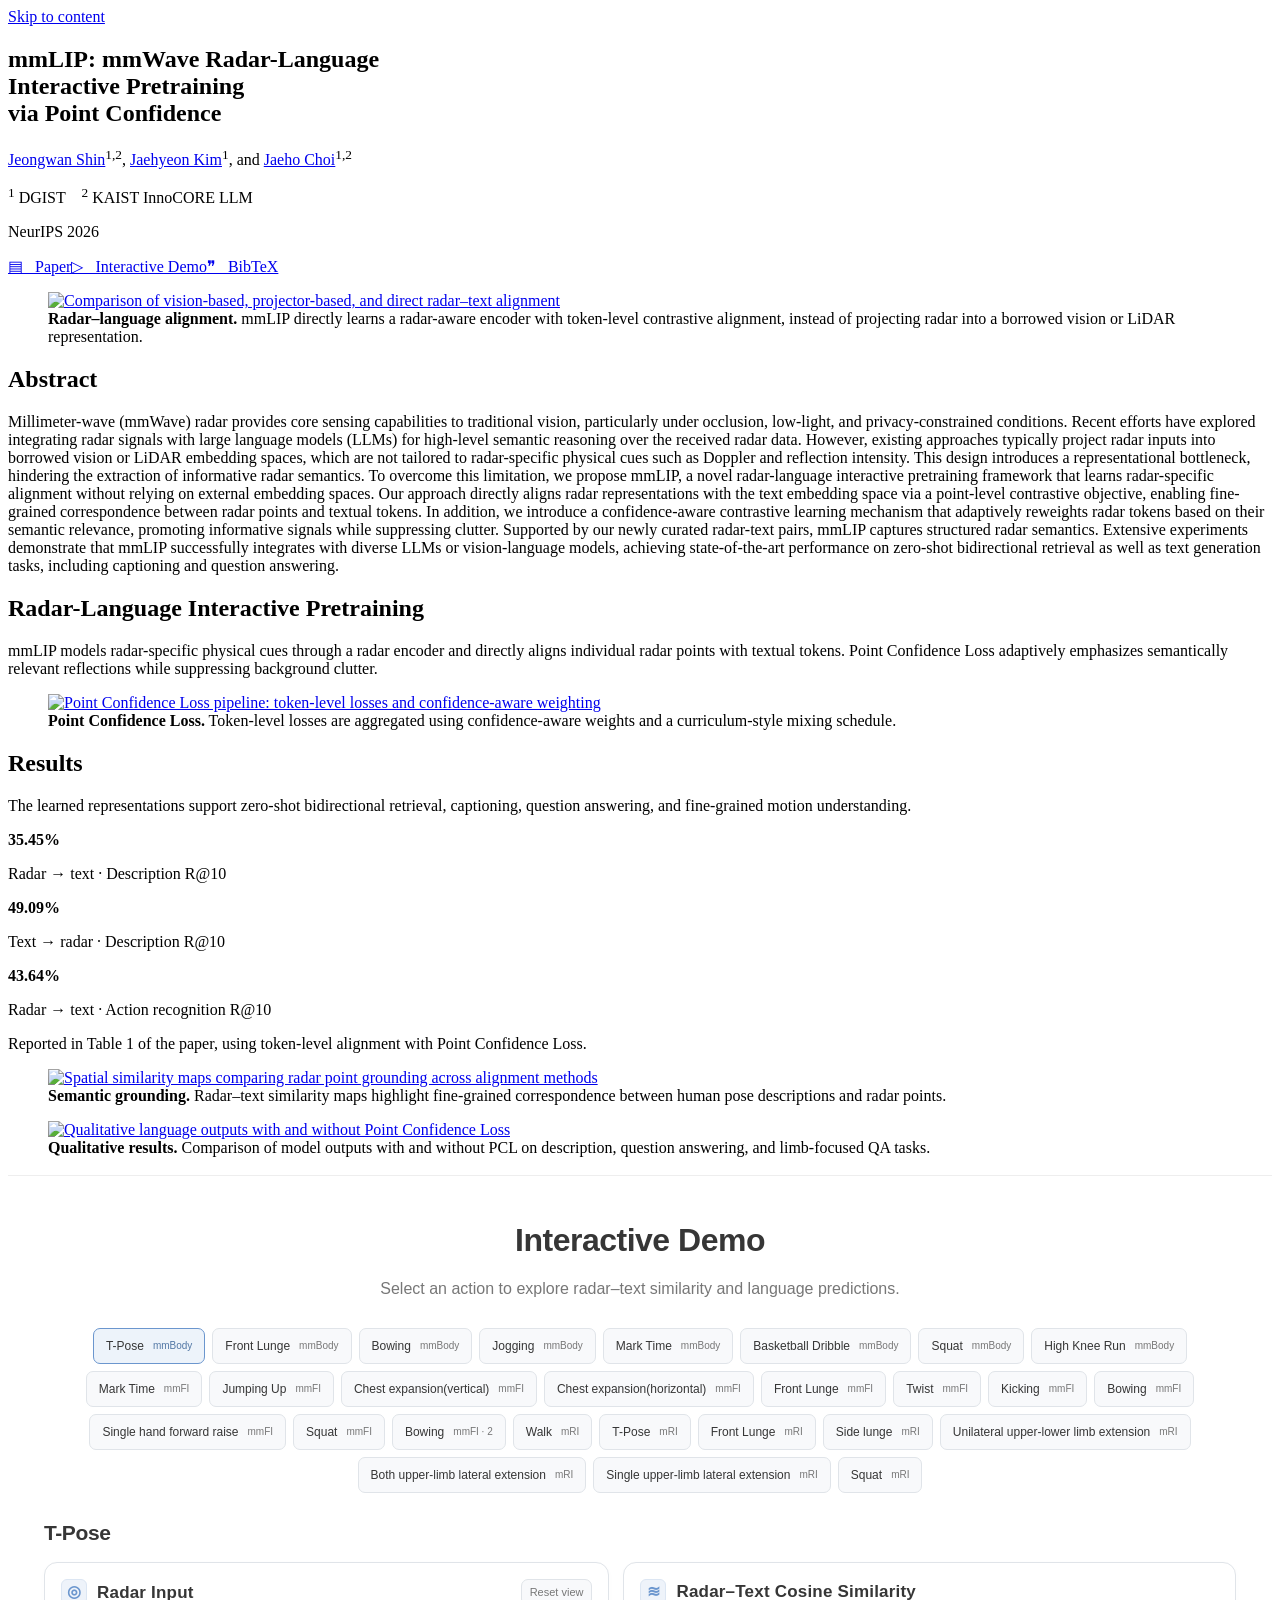
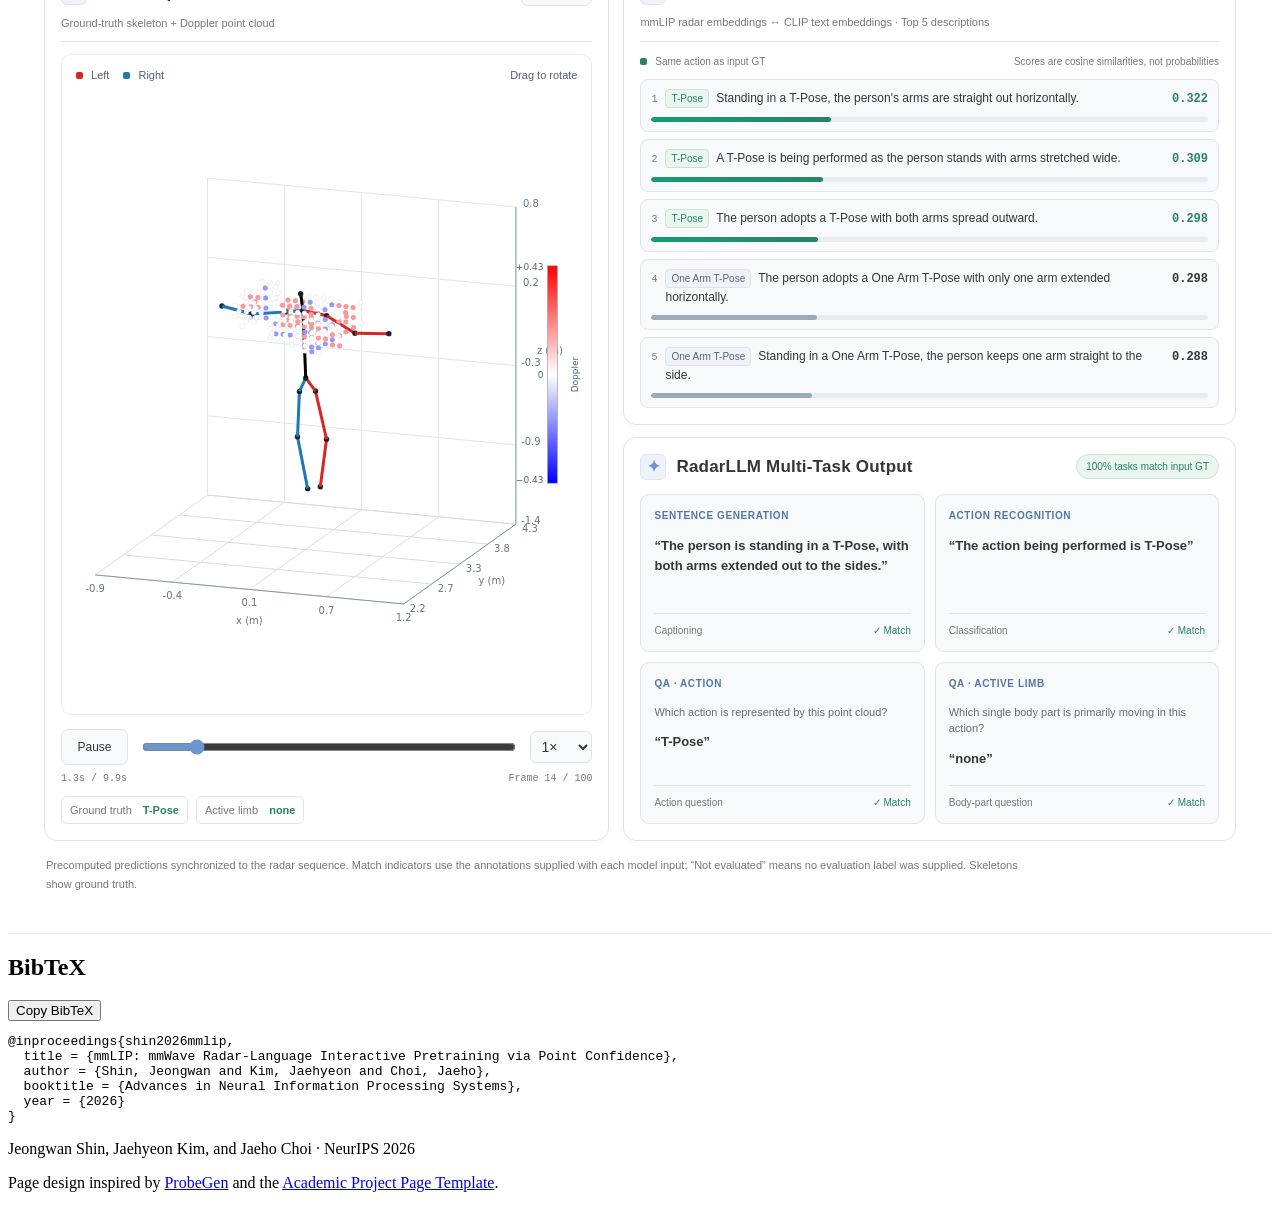
==== commit d8f22583: "Remove sample metadata line from interactive demo" ====
--- a/index.html
+++ b/index.html
@@ -1,5 +1,5 @@
 <!doctype html>
-<html lang="en"><head><meta charset="utf-8"><meta name="viewport" content="width=device-width,initial-scale=1"><title>mmLIP | Radar-Language Interactive Pretraining</title><meta name="description" content="mmLIP: mmWave Radar-Language Interactive Pretraining via Point Confidence. NeurIPS 2026. Jeongwan Shin, Jaehyeon Kim, and Jaeho Choi."><meta property="og:title" content="mmLIP — Radar meets language"><meta property="og:description" content="Direct, point-level radar–language alignment via confidence-aware pretraining."><meta property="og:type" content="website"><meta property="og:image" content="https://mmlip-project.github.io/fig01.png"><link rel="icon" href="data:image/svg+xml,%3Csvg xmlns='http://www.w3.org/2000/svg' viewBox='0 0 64 64'%3E%3Crect width='64' height='64' rx='16' fill='%23205b50'/%3E%3Ctext x='32' y='44' text-anchor='middle' fill='white' font-size='40'%3Em%3C/text%3E%3C/svg%3E"><link rel="stylesheet" href="style.css"><link rel="stylesheet" href="demo.css"><script defer src="demo.js?v=20261029"></script></head>
+<html lang="en"><head><meta charset="utf-8"><meta name="viewport" content="width=device-width,initial-scale=1"><title>mmLIP | Radar-Language Interactive Pretraining</title><meta name="description" content="mmLIP: mmWave Radar-Language Interactive Pretraining via Point Confidence. NeurIPS 2026. Jeongwan Shin, Jaehyeon Kim, and Jaeho Choi."><meta property="og:title" content="mmLIP — Radar meets language"><meta property="og:description" content="Direct, point-level radar–language alignment via confidence-aware pretraining."><meta property="og:type" content="website"><meta property="og:image" content="https://mmlip-project.github.io/fig01.png"><link rel="icon" href="data:image/svg+xml,%3Csvg xmlns='http://www.w3.org/2000/svg' viewBox='0 0 64 64'%3E%3Crect width='64' height='64' rx='16' fill='%23205b50'/%3E%3Ctext x='32' y='44' text-anchor='middle' fill='white' font-size='40'%3Em%3C/text%3E%3C/svg%3E"><link rel="stylesheet" href="style.css"><link rel="stylesheet" href="demo.css"><script defer src="demo.js?v=20261030"></script></head>
 <body><a class="skip" href="#overview">Skip to content</a>
 <main><section class="hero"><h1>mmLIP: mmWave Radar-Language<br class="wide"> Interactive Pretraining<br class="wide"> via Point Confidence</h1><p class="authors"><a href="https://github.com/Jeongwan-Shin">Jeongwan Shin</a><sup>1,2</sup>, <a href="https://openreview.net/profile?id=~Jaehyeon_Kim6">Jaehyeon Kim</a><sup>1</sup>, and <a href="https://openreview.net/profile?id=~Jae-Ho_Choi1">Jaeho Choi</a><sup>1,2</sup></p><p class="affiliations"><sup>1</sup> DGIST &nbsp;&nbsp; <sup>2</sup> KAIST InnoCORE LLM</p><p class="venue">NeurIPS 2026</p><div class="actions"><a class="button" href="https://openreview.net/forum?id=yh7GIsTnFh">▤ &nbsp; Paper</a><a class="button" href="#interactive-demo">▷ &nbsp; Interactive Demo</a><a class="button secondary" href="#citation">❞ &nbsp; BibTeX</a></div></section>
 <section id="overview" class="figure-section"><figure><a href="fig01.png" target="_blank" rel="noopener" aria-label="Open alignment comparison at full resolution"><img src="fig01.png" alt="Comparison of vision-based, projector-based, and direct radar–text alignment"></a><figcaption><strong>Radar–language alignment.</strong>  mmLIP directly learns a radar-aware encoder with token-level contrastive alignment, instead of projecting radar into a borrowed vision or LiDAR representation.</figcaption></figure></section>
@@ -7,7 +7,7 @@
 <section id="method" class="section"><h2>Radar-Language Interactive Pretraining</h2><p>mmLIP models radar-specific physical cues through a radar encoder and directly aligns individual radar points with textual tokens. Point Confidence Loss adaptively emphasizes semantically relevant reflections while suppressing background clutter.</p><figure><a href="fig02.png" target="_blank" rel="noopener"><img loading="lazy" src="fig02.png" alt="Point Confidence Loss pipeline: token-level losses and confidence-aware weighting"></a><figcaption><strong>Point Confidence Loss.</strong>  Token-level losses are aggregated using confidence-aware weights and a curriculum-style mixing schedule.</figcaption></figure></section>
 <section id="results" class="section"><h2>Results</h2><p class="section-intro">The learned representations support zero-shot bidirectional retrieval, captioning, question answering, and fine-grained motion understanding.</p><div class="metrics"><article><strong>35.45<span>%</span></strong><p>Radar → text · Description R@10</p></article><article><strong>49.09<span>%</span></strong><p>Text → radar · Description R@10</p></article><article><strong>43.64<span>%</span></strong><p>Radar → text · Action recognition R@10</p></article></div><p class="note">Reported in Table 1 of the paper, using token-level alignment with Point Confidence Loss.</p><figure><a href="fig03.png" target="_blank" rel="noopener"><img loading="lazy" src="fig03.png" alt="Spatial similarity maps comparing radar point grounding across alignment methods"></a><figcaption><strong>Semantic grounding.</strong>  Radar–text similarity maps highlight fine-grained correspondence between human pose descriptions and radar points.</figcaption></figure><figure><a href="fig04.png" target="_blank" rel="noopener"><img loading="lazy" src="fig04.png" alt="Qualitative language outputs with and without Point Confidence Loss"></a><figcaption><strong>Qualitative results.</strong>  Comparison of model outputs with and without PCL on description, question answering, and limb-focused QA tasks.</figcaption></figure></section>
 <section id="interactive-demo" class="mm-demo" aria-labelledby="demo-heading"><div class="shell"><header class="intro"><h2 id="demo-heading">Interactive Demo</h2><p>Select an action to explore radar–text similarity and language predictions.</p></header><nav id="tabs" role="tablist" aria-label="Action samples"></nav>
-<div class="sample-heading"><h2 id="action-title">Loading samples…</h2><span id="sample-meta"></span></div>
+<div class="sample-heading"><h2 id="action-title">Loading samples…</h2></div>
 <p id="status" role="status" aria-live="polite">Loading demo data…</p>
 <div id="demo-panel" role="tabpanel" tabindex="0" hidden><div class="dashboard">
 <section class="panel radar"><header class="panel-header"><h3><span class="icon">◎</span> Radar Input</h3><button id="reset-view" type="button" class="small-button">Reset view</button></header><p class="subheading">Ground-truth skeleton + Doppler point cloud</p>
